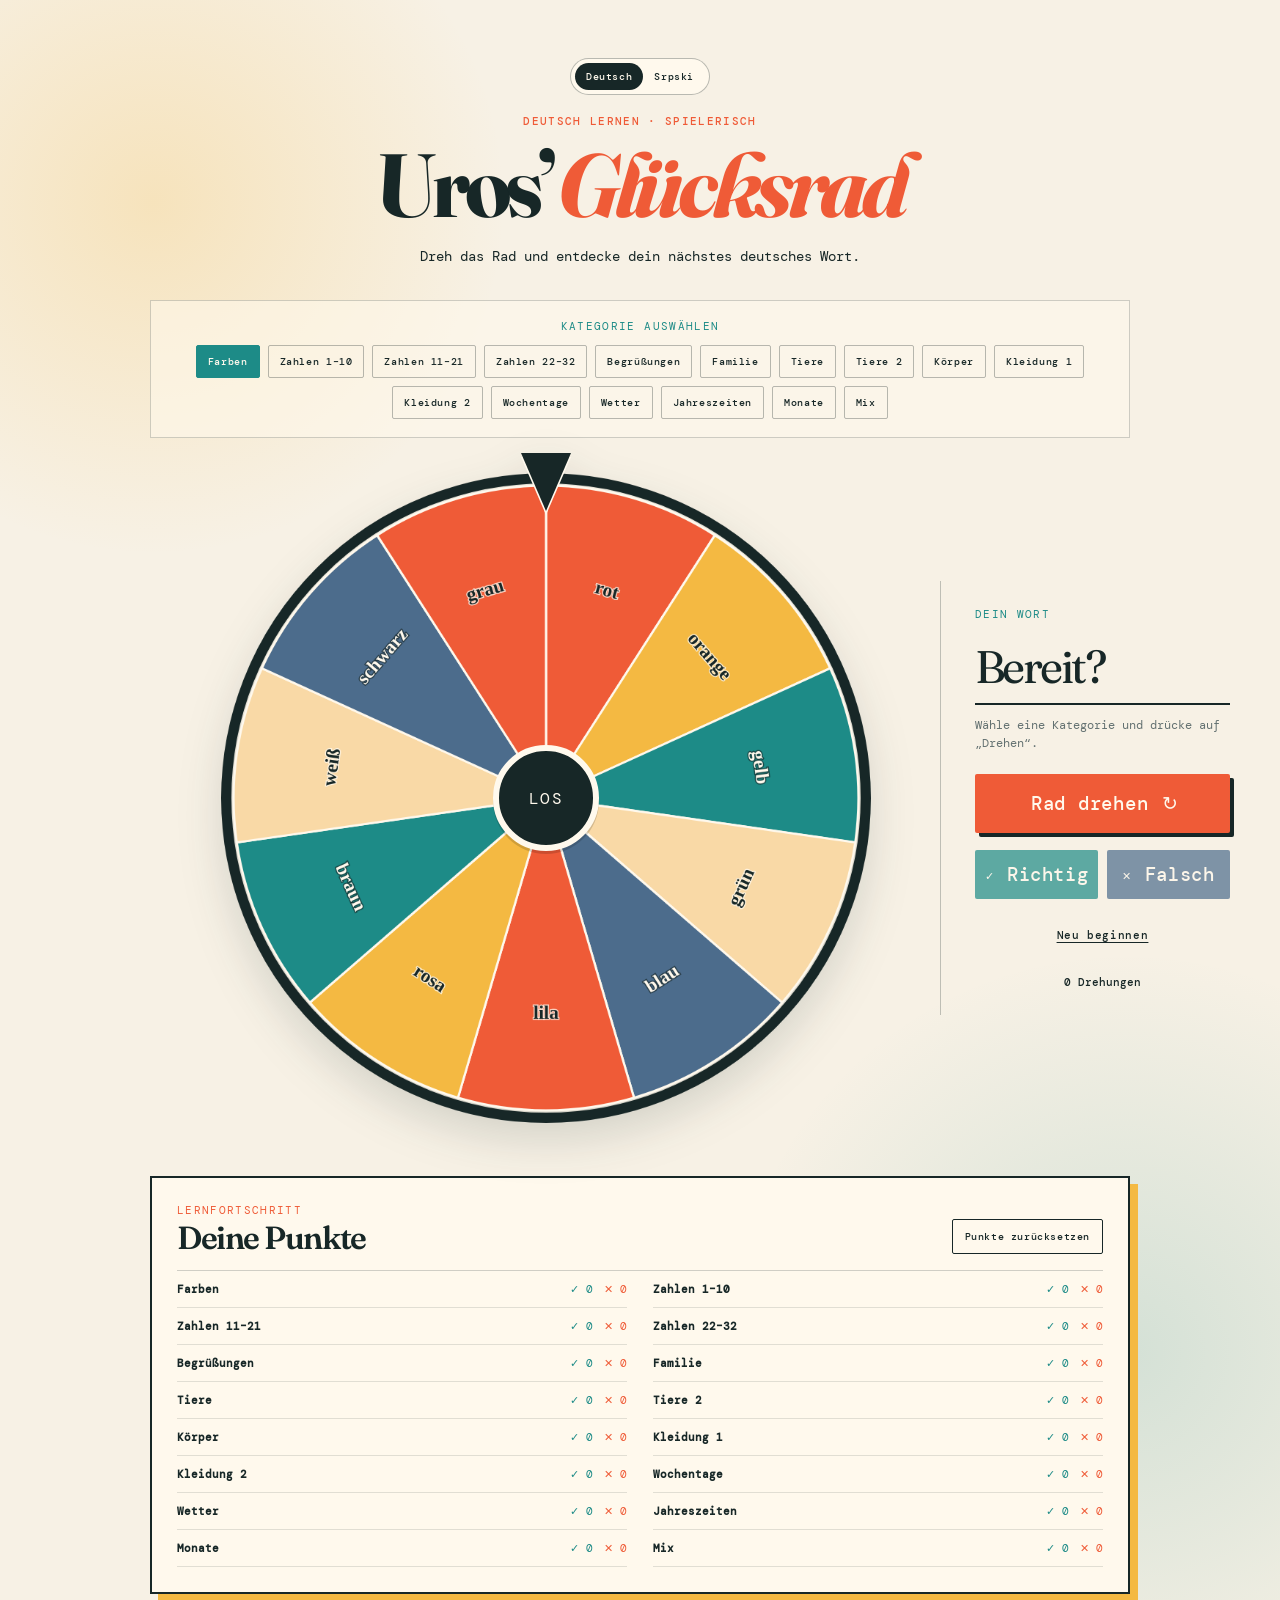
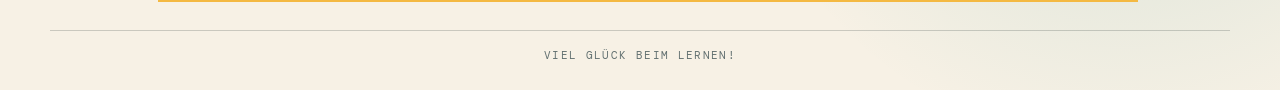
==== index.html @ 0bc866e7 "Add files via upload" ====
<!doctype html>
<html lang="de">
  <head>
    <meta charset="UTF-8" />
    <meta name="viewport" content="width=device-width, initial-scale=1.0" />
    <title>Uros' Glücksrad</title>
    <link rel="preconnect" href="https://fonts.googleapis.com" />
    <link rel="preconnect" href="https://fonts.gstatic.com" crossorigin />
    <link href="https://fonts.googleapis.com/css2?family=DM+Mono:wght@400;500&family=Fraunces:opsz,wght@9..144,600;9..144,700&display=swap" rel="stylesheet" />
    <link rel="stylesheet" href="styles.css" />
  </head>
  <body>
    <main class="page-shell">
      <header>
        <div class="language-switch" aria-label="Sprache auswählen">
          <button type="button" data-language="de" class="is-active">Deutsch</button>
          <button type="button" data-language="sr">Srpski</button>
        </div>
        <p id="eyebrow" class="eyebrow">Deutsch lernen · spielerisch</p>
        <h1 id="headline">Uros’ <em>Glücksrad</em></h1>
        <p id="intro" class="intro">Dreh das Rad und entdecke dein nächstes deutsches Wort.</p>
      </header>

      <section class="category-picker" aria-label="Wortkategorie auswählen">
        <p id="categoryLabel" class="label">Kategorie auswählen</p>
        <div id="categoryButtons" class="category-buttons"></div>
      </section>

      <section class="game" aria-label="Glücksrad mit deutschen Wörtern">
        <div class="wheel-stage">
          <div class="pointer" aria-hidden="true"></div>
          <canvas id="wheel" width="900" height="900" aria-label="Drehbares Glücksrad"></canvas>
          <div class="wheel-center" aria-hidden="true"><span>LOS</span></div>
        </div>

        <aside class="controls">
          <p id="wordLabel" class="label">Dein Wort</p>
          <div class="word-display" aria-live="polite" aria-atomic="true">
            <span id="resultWord">Bereit?</span>
          </div>
          <p id="resultHint" class="result-hint">Wähle eine Kategorie und drücke auf „Drehen“.</p>
          <button id="spinButton" type="button"><span id="spinText">Rad drehen</span> <span aria-hidden="true">↻</span></button>
          <button id="mixButton" type="button" class="mix-button" hidden>Neue Mischung</button>
          <div class="answer-buttons" aria-label="Antwort bewerten">
            <button id="correctButton" type="button" class="correct" disabled>✓ <span id="correctText">Richtig</span></button>
            <button id="wrongButton" type="button" class="wrong" disabled>✕ <span id="wrongText">Falsch</span></button>
          </div>
          <button id="resetButton" type="button" class="reset">Neu beginnen</button>
          <p class="spin-count"><span id="spinCount">0</span> <span id="spinsText">Drehungen</span></p>
        </aside>
      </section>

      <section class="score-card" aria-labelledby="scoreTitle">
        <div class="score-card-head">
          <div>
            <p id="progressLabel" class="label">Lernfortschritt</p>
            <h2 id="scoreTitle">Deine Punkte</h2>
          </div>
          <button id="resetScoresButton" class="score-reset" type="button">Punkte zurücksetzen</button>
        </div>
        <div id="scoreTable" class="score-table" aria-live="polite"></div>
      </section>

      <footer>Viel Glück beim Lernen!</footer>
    </main>
    <script src="vocabulary.js"></script>
    <script src="script.js"></script>
  </body>
</html>
---- styles.css ----
:root {
  --ink: #172727;
  --paper: #f7f1e5;
  --orange: #ef5b37;
  --gold: #f4b942;
  --teal: #1d8b87;
  --cream: #fff9ed;
}

* { box-sizing: border-box; }

body {
  margin: 0;
  min-height: 100vh;
  color: var(--ink);
  font-family: "DM Mono", monospace;
  background:
    radial-gradient(circle at 12% 12%, rgba(244, 185, 66, .25), transparent 22rem),
    radial-gradient(circle at 88% 80%, rgba(29, 139, 135, .16), transparent 25rem),
    var(--paper);
}

.page-shell { width: min(1180px, calc(100% - 48px)); margin: 0 auto; padding: 58px 0 28px; }
header { text-align: center; margin-bottom: 32px; }
.language-switch { display: inline-flex; margin: 0 0 19px; padding: 4px; border: 1px solid rgba(23,39,39,.3); background: var(--cream); border-radius: 999px; }
.language-switch button { width: auto; padding: 7px 11px; color: var(--ink); background: transparent; box-shadow: none; border-radius: 999px; font-size: .64rem; }
.language-switch button:hover, .language-switch button.is-active { color: var(--cream); background: var(--ink); transform: none; box-shadow: none; }
.eyebrow, .label, footer { letter-spacing: .12em; text-transform: uppercase; font-size: .7rem; }
.eyebrow { color: var(--orange); margin: 0 0 14px; font-weight: 500; }
h1 { font-family: Fraunces, Georgia, serif; font-size: clamp(3.2rem, 7vw, 5.8rem); line-height: .95; margin: 0; letter-spacing: -.06em; }
h1 em { color: var(--orange); font-style: italic; }
.intro { max-width: 480px; margin: 18px auto 0; font-size: .85rem; line-height: 1.7; }
.category-picker { max-width: 980px; margin: 0 auto 30px; padding: 18px 20px; border: 1px solid rgba(23,39,39,.2); background: rgba(255,249,237,.55); }
.category-picker .label { margin: 0 0 12px; text-align: center; }
.category-buttons { display: flex; flex-wrap: wrap; justify-content: center; gap: 8px; }
.category-buttons button { width: auto; padding: 9px 11px; color: var(--ink); background: transparent; border: 1px solid rgba(23,39,39,.3); box-shadow: none; font-size: .65rem; }
.category-buttons button:hover:not(:disabled), .category-buttons button.is-active { color: var(--cream); background: var(--teal); border-color: var(--teal); box-shadow: none; transform: none; }

.game { display: grid; grid-template-columns: minmax(0, 1fr) 290px; gap: clamp(25px, 5vw, 70px); align-items: center; justify-content: center; }
.wheel-stage { position: relative; width: min(100%, 660px); aspect-ratio: 1; margin-left: auto; filter: drop-shadow(0 18px 22px rgba(23, 39, 39, .15)); }
canvas { display: block; width: 100%; height: 100%; }
.pointer { position: absolute; z-index: 3; top: -2.3%; left: 50%; transform: translateX(-50%); width: 0; height: 0; border-left: 25px solid transparent; border-right: 25px solid transparent; border-top: 58px solid var(--ink); filter: drop-shadow(0 4px 0 var(--cream)); }
.wheel-center { position: absolute; inset: 42%; z-index: 2; display: grid; place-items: center; border-radius: 50%; color: var(--cream); background: var(--ink); border: 6px solid var(--cream); font-size: clamp(.7rem, 1.5vw, 1rem); letter-spacing: .1em; box-shadow: 0 3px 0 rgba(0,0,0,.15); }

.controls { border-left: 1px solid rgba(23,39,39,.25); padding: 26px 0 26px 34px; }
.label { margin: 0 0 9px; color: var(--teal); }
.word-display { min-height: 75px; display: flex; align-items: center; border-bottom: 2px solid var(--ink); font-family: Fraunces, Georgia, serif; font-size: clamp(2rem, 4vw, 2.85rem); letter-spacing: -.055em; overflow-wrap: anywhere; }
.result-hint { font-size: .73rem; min-height: 30px; line-height: 1.5; color: #637171; margin: 12px 0 22px; }
button { width: 100%; cursor: pointer; border: 0; border-radius: 2px; padding: 17px 18px; color: var(--cream); background: var(--orange); font: 500 .82rem "DM Mono", monospace; letter-spacing: .06em; box-shadow: 4px 4px 0 var(--ink); transition: transform .15s, box-shadow .15s, background .15s; }
button span { font-size: 1.2rem; vertical-align: -1px; margin-left: 5px; }
button:hover:not(:disabled) { transform: translate(2px, 2px); box-shadow: 2px 2px 0 var(--ink); background: #dc4828; }
button:disabled { cursor: wait; opacity: .7; }
.mix-button { margin-top: 12px; padding: 11px; color: var(--ink); background: var(--gold); box-shadow: none; font-size: .68rem; }
.mix-button:hover:not(:disabled) { color: var(--cream); background: var(--teal); box-shadow: none; transform: none; }
.reset { margin-top: 18px; padding: 11px; color: var(--ink); background: transparent; font-size: .68rem; box-shadow: none; text-decoration: underline; text-underline-offset: 3px; }
.reset:hover { transform: none; box-shadow: none; background: rgba(23,39,39,.06); }
.spin-count { margin: 22px 0 0; text-align: center; color: #637171; font-size: .68rem; }
.spin-count span { color: var(--ink); font-weight: 500; }
.answer-buttons { display: grid; grid-template-columns: 1fr 1fr; gap: 9px; margin-top: 17px; }
.answer-buttons button { padding: 12px 7px; font-size: .67rem; box-shadow: none; }
.answer-buttons .correct { background: var(--teal); }
.answer-buttons .wrong { background: #4c6c8c; }
.answer-buttons button:hover:not(:disabled) { transform: none; box-shadow: none; }
.score-card { max-width: 980px; margin: 48px auto 0; padding: 25px; border: 2px solid var(--ink); background: var(--cream); box-shadow: 8px 8px 0 var(--gold); }
.score-card-head { display: flex; align-items: end; justify-content: space-between; gap: 20px; border-bottom: 1px solid rgba(23,39,39,.2); padding-bottom: 16px; }
.score-card .label { margin: 0 0 6px; color: var(--orange); }
h2 { margin: 0; font: 600 2rem/.95 Fraunces, Georgia, serif; letter-spacing: -.045em; }
.score-reset { width: auto; padding: 10px 12px; color: var(--ink); background: transparent; box-shadow: none; border: 1px solid var(--ink); font-size: .62rem; }
.score-reset:hover { color: var(--cream); background: var(--ink); transform: none; box-shadow: none; }
.score-table { display: grid; grid-template-columns: repeat(2, minmax(0, 1fr)); gap: 0 26px; }
.score-row { display: grid; grid-template-columns: 1fr auto auto; align-items: center; gap: 11px; padding: 11px 0; border-bottom: 1px solid rgba(23,39,39,.13); font-size: .68rem; }
.score-row span:nth-child(2) { color: var(--teal); }.score-row span:nth-child(3) { color: var(--orange); }
footer { border-top: 1px solid rgba(23,39,39,.2); margin-top: 36px; padding-top: 17px; text-align: center; color: #637171; }

@media (max-width: 720px) {
  .page-shell { width: min(100% - 32px, 540px); padding-top: 35px; }
  .game { grid-template-columns: 1fr; gap: 18px; }
  .wheel-stage { margin: 0 auto; width: min(100%, 540px); }
  .controls { padding: 10px 0 0; border-left: 0; }
  .word-display { min-height: 60px; }
  .score-card { margin-top: 35px; padding: 19px; box-shadow: 5px 5px 0 var(--gold); }
  .score-card-head { align-items: start; flex-direction: column; }
  .score-table { grid-template-columns: 1fr; }
}
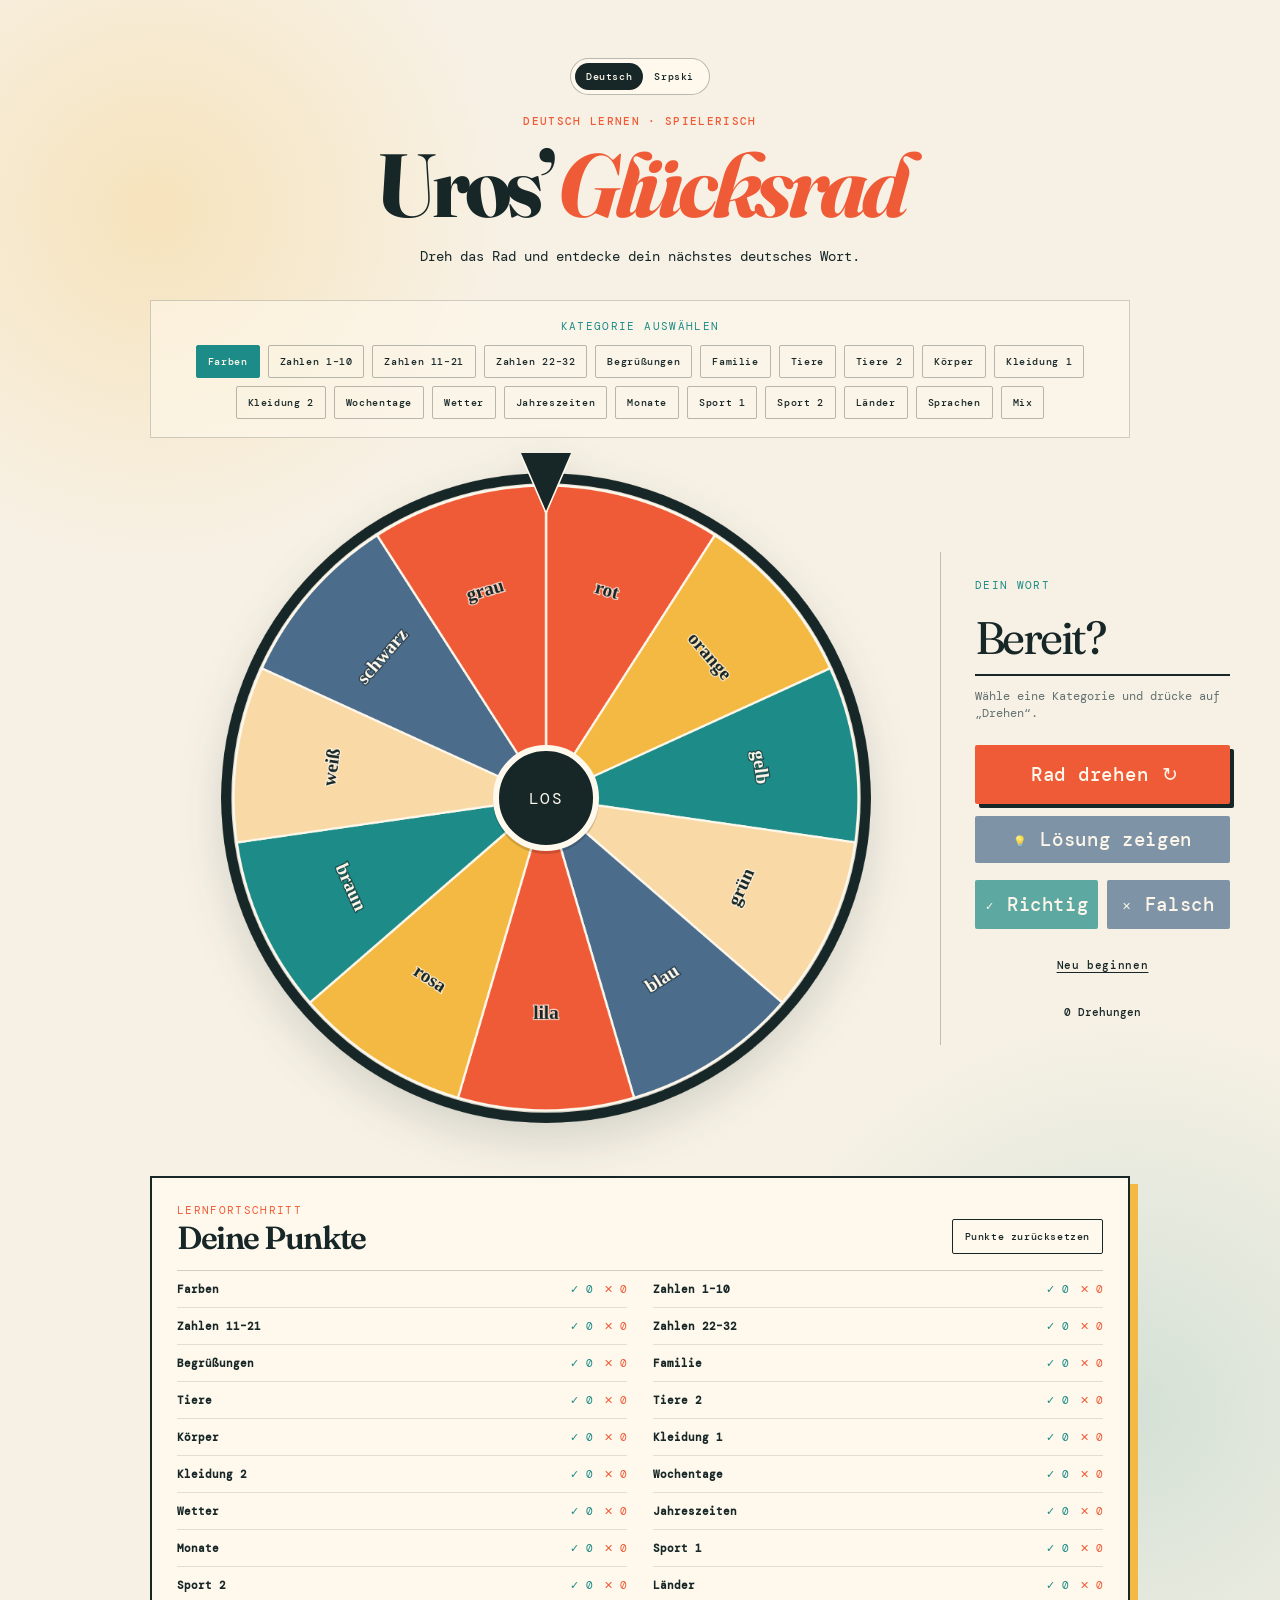
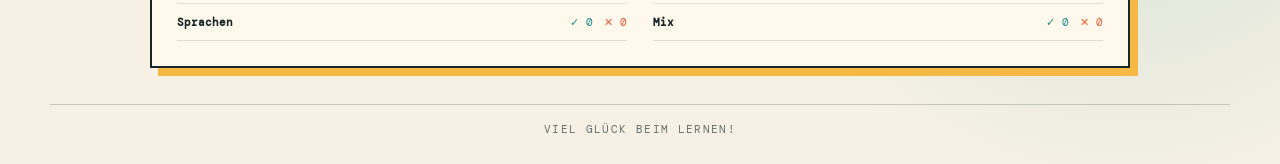
==== commit 0e8715b3: "Add files via upload" ====
--- a/index.html
+++ b/index.html
@@ -27,7 +27,7 @@
       </section>
 
       <section class="game" aria-label="Glücksrad mit deutschen Wörtern">
-        <div class="wheel-stage">
+        <div class="wheel-stage" id="wheelStage">
           <div class="pointer" aria-hidden="true"></div>
           <canvas id="wheel" width="900" height="900" aria-label="Drehbares Glücksrad"></canvas>
           <div class="wheel-center" aria-hidden="true"><span>LOS</span></div>
@@ -41,6 +41,7 @@
           <p id="resultHint" class="result-hint">Wähle eine Kategorie und drücke auf „Drehen“.</p>
           <button id="spinButton" type="button"><span id="spinText">Rad drehen</span> <span aria-hidden="true">↻</span></button>
           <button id="mixButton" type="button" class="mix-button" hidden>Neue Mischung</button>
+          <button id="answerButton" type="button" class="answer-reveal" disabled>💡 <span id="answerText">Lösung zeigen</span></button>
           <div class="answer-buttons" aria-label="Antwort bewerten">
             <button id="correctButton" type="button" class="correct" disabled>✓ <span id="correctText">Richtig</span></button>
             <button id="wrongButton" type="button" class="wrong" disabled>✕ <span id="wrongText">Falsch</span></button>
@@ -63,6 +64,13 @@
 
       <footer>Viel Glück beim Lernen!</footer>
     </main>
+    <div id="answerModal" class="answer-modal" role="dialog" aria-modal="true" aria-labelledby="answerModalTitle" hidden>
+      <div class="answer-modal-card">
+        <button id="closeAnswerModal" class="modal-close" type="button" aria-label="Close">×</button>
+        <p id="answerModalLabel" class="label">Die richtige Antwort</p>
+        <h2 id="answerModalTitle"></h2>
+      </div>
+    </div>
     <script src="vocabulary.js"></script>
     <script src="script.js"></script>
   </body>
--- a/styles.css
+++ b/styles.css
@@ -37,7 +37,7 @@
 .category-buttons button:hover:not(:disabled), .category-buttons button.is-active { color: var(--cream); background: var(--teal); border-color: var(--teal); box-shadow: none; transform: none; }
 
 .game { display: grid; grid-template-columns: minmax(0, 1fr) 290px; gap: clamp(25px, 5vw, 70px); align-items: center; justify-content: center; }
-.wheel-stage { position: relative; width: min(100%, 660px); aspect-ratio: 1; margin-left: auto; filter: drop-shadow(0 18px 22px rgba(23, 39, 39, .15)); }
+.wheel-stage { position: relative; width: min(100%, 660px); aspect-ratio: 1; margin-left: auto; cursor: pointer; filter: drop-shadow(0 18px 22px rgba(23, 39, 39, .15)); }
 canvas { display: block; width: 100%; height: 100%; }
 .pointer { position: absolute; z-index: 3; top: -2.3%; left: 50%; transform: translateX(-50%); width: 0; height: 0; border-left: 25px solid transparent; border-right: 25px solid transparent; border-top: 58px solid var(--ink); filter: drop-shadow(0 4px 0 var(--cream)); }
 .wheel-center { position: absolute; inset: 42%; z-index: 2; display: grid; place-items: center; border-radius: 50%; color: var(--cream); background: var(--ink); border: 6px solid var(--cream); font-size: clamp(.7rem, 1.5vw, 1rem); letter-spacing: .1em; box-shadow: 0 3px 0 rgba(0,0,0,.15); }
@@ -52,6 +52,8 @@
 button:disabled { cursor: wait; opacity: .7; }
 .mix-button { margin-top: 12px; padding: 11px; color: var(--ink); background: var(--gold); box-shadow: none; font-size: .68rem; }
 .mix-button:hover:not(:disabled) { color: var(--cream); background: var(--teal); box-shadow: none; transform: none; }
+.answer-reveal { margin-top: 12px; padding: 11px; color: var(--cream); background: #4c6c8c; box-shadow: none; font-size: .68rem; }
+.answer-reveal:hover:not(:disabled) { background: var(--teal); box-shadow: none; transform: none; }
 .reset { margin-top: 18px; padding: 11px; color: var(--ink); background: transparent; font-size: .68rem; box-shadow: none; text-decoration: underline; text-underline-offset: 3px; }
 .reset:hover { transform: none; box-shadow: none; background: rgba(23,39,39,.06); }
 .spin-count { margin: 22px 0 0; text-align: center; color: #637171; font-size: .68rem; }
@@ -71,6 +73,13 @@
 .score-row { display: grid; grid-template-columns: 1fr auto auto; align-items: center; gap: 11px; padding: 11px 0; border-bottom: 1px solid rgba(23,39,39,.13); font-size: .68rem; }
 .score-row span:nth-child(2) { color: var(--teal); }.score-row span:nth-child(3) { color: var(--orange); }
 footer { border-top: 1px solid rgba(23,39,39,.2); margin-top: 36px; padding-top: 17px; text-align: center; color: #637171; }
+.answer-modal[hidden] { display: none; }
+.answer-modal { position: fixed; z-index: 10; inset: 0; display: grid; place-items: center; padding: 24px; background: rgba(23,39,39,.6); }
+.answer-modal-card { position: relative; width: min(100%, 410px); padding: 38px 34px 34px; text-align: center; color: var(--ink); background: var(--cream); border: 3px solid var(--ink); box-shadow: 10px 10px 0 var(--gold); }
+.answer-modal-card .label { margin-bottom: 12px; color: var(--orange); }
+.answer-modal-card h2 { font-size: clamp(2rem, 8vw, 3rem); overflow-wrap: anywhere; }
+.modal-close { position: absolute; top: 10px; right: 10px; width: 34px; padding: 2px 0 5px; color: var(--ink); background: transparent; box-shadow: none; font-size: 1.6rem; line-height: 1; }
+.modal-close:hover { color: var(--cream); background: var(--ink); box-shadow: none; transform: none; }
 
 @media (max-width: 720px) {
   .page-shell { width: min(100% - 32px, 540px); padding-top: 35px; }
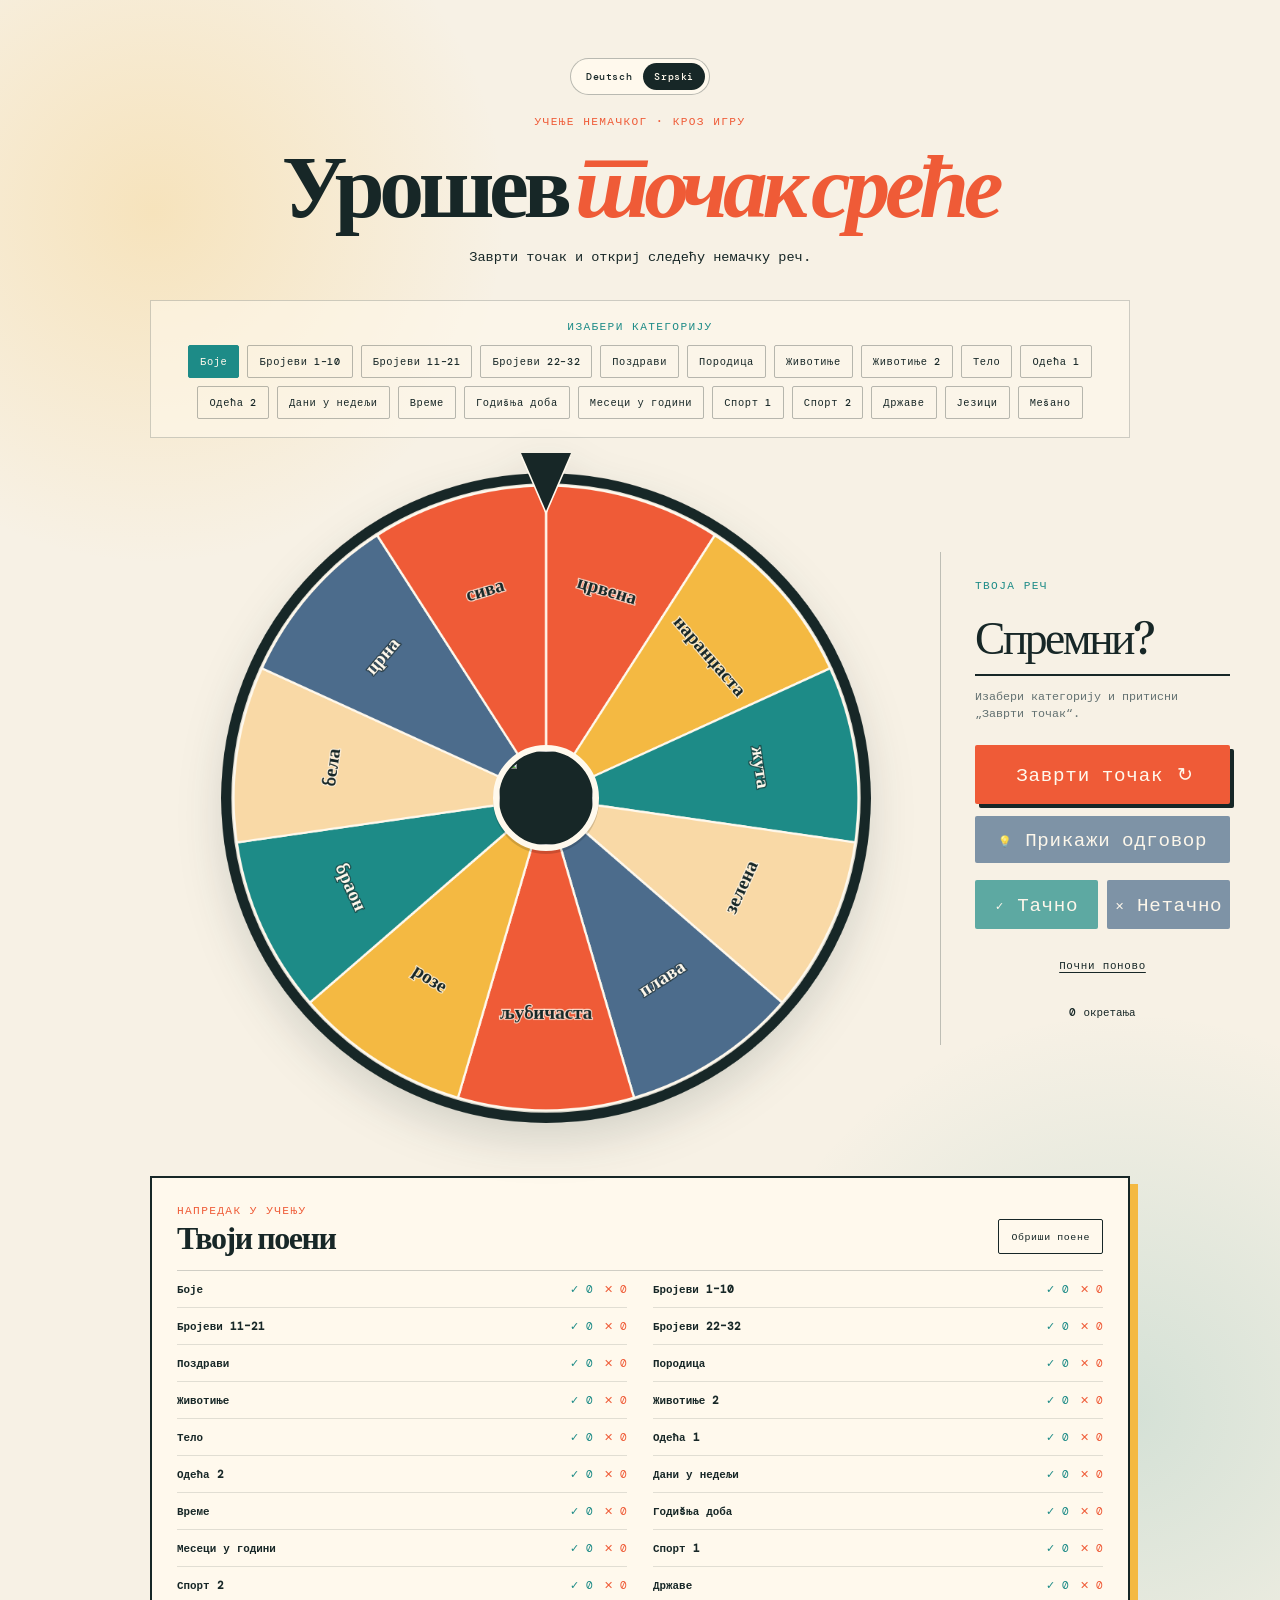
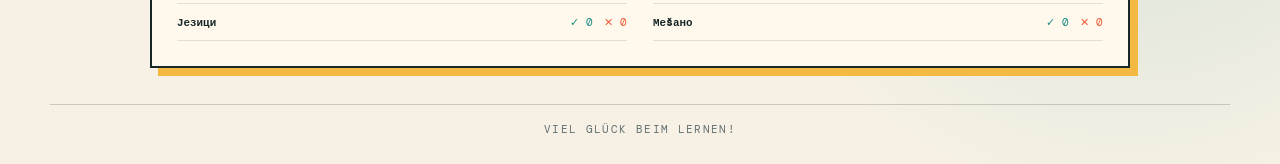
==== commit b6b1e4eb: "Add files via upload" ====
--- a/index.html
+++ b/index.html
@@ -1,9 +1,9 @@
 <!doctype html>
-<html lang="de">
+<html lang="sr">
   <head>
     <meta charset="UTF-8" />
     <meta name="viewport" content="width=device-width, initial-scale=1.0" />
-    <title>Uros' Glücksrad</title>
+    <title>Урошев точак среће</title>
     <link rel="preconnect" href="https://fonts.googleapis.com" />
     <link rel="preconnect" href="https://fonts.gstatic.com" crossorigin />
     <link href="https://fonts.googleapis.com/css2?family=DM+Mono:wght@400;500&family=Fraunces:opsz,wght@9..144,600;9..144,700&display=swap" rel="stylesheet" />
@@ -12,17 +12,17 @@
   <body>
     <main class="page-shell">
       <header>
-        <div class="language-switch" aria-label="Sprache auswählen">
-          <button type="button" data-language="de" class="is-active">Deutsch</button>
-          <button type="button" data-language="sr">Srpski</button>
+        <div class="language-switch" aria-label="Изабери језик">
+          <button type="button" data-language="de">Deutsch</button>
+          <button type="button" data-language="sr" class="is-active">Srpski</button>
         </div>
-        <p id="eyebrow" class="eyebrow">Deutsch lernen · spielerisch</p>
-        <h1 id="headline">Uros’ <em>Glücksrad</em></h1>
-        <p id="intro" class="intro">Dreh das Rad und entdecke dein nächstes deutsches Wort.</p>
+        <p id="eyebrow" class="eyebrow">Учење немачког · кроз игру</p>
+        <h1 id="headline">Урошев <em>точак среће</em></h1>
+        <p id="intro" class="intro">Заврти точак и откриј следећу немачку реч.</p>
       </header>
 
-      <section class="category-picker" aria-label="Wortkategorie auswählen">
-        <p id="categoryLabel" class="label">Kategorie auswählen</p>
+      <section class="category-picker" aria-label="Изабери категорију">
+        <p id="categoryLabel" class="label">Изабери категорију</p>
         <div id="categoryButtons" class="category-buttons"></div>
       </section>
 
@@ -30,16 +30,16 @@
         <div class="wheel-stage" id="wheelStage">
           <div class="pointer" aria-hidden="true"></div>
           <canvas id="wheel" width="900" height="900" aria-label="Drehbares Glücksrad"></canvas>
-          <div class="wheel-center" aria-hidden="true"><span>LOS</span></div>
+          <div class="wheel-center" aria-hidden="true"><img src="assets/uros-wheel-center.png" alt="" /></div>
         </div>
 
         <aside class="controls">
-          <p id="wordLabel" class="label">Dein Wort</p>
+          <p id="wordLabel" class="label">Твоја реч</p>
           <div class="word-display" aria-live="polite" aria-atomic="true">
-            <span id="resultWord">Bereit?</span>
+            <span id="resultWord">Спремни?</span>
           </div>
-          <p id="resultHint" class="result-hint">Wähle eine Kategorie und drücke auf „Drehen“.</p>
-          <button id="spinButton" type="button"><span id="spinText">Rad drehen</span> <span aria-hidden="true">↻</span></button>
+          <p id="resultHint" class="result-hint">Изабери категорију и притисни „Заврти точак“.</p>
+          <button id="spinButton" type="button"><span id="spinText">Заврти точак</span> <span aria-hidden="true">↻</span></button>
           <button id="mixButton" type="button" class="mix-button" hidden>Neue Mischung</button>
           <button id="answerButton" type="button" class="answer-reveal" disabled>💡 <span id="answerText">Lösung zeigen</span></button>
           <div class="answer-buttons" aria-label="Antwort bewerten">
--- a/styles.css
+++ b/styles.css
@@ -40,7 +40,8 @@
 .wheel-stage { position: relative; width: min(100%, 660px); aspect-ratio: 1; margin-left: auto; cursor: pointer; filter: drop-shadow(0 18px 22px rgba(23, 39, 39, .15)); }
 canvas { display: block; width: 100%; height: 100%; }
 .pointer { position: absolute; z-index: 3; top: -2.3%; left: 50%; transform: translateX(-50%); width: 0; height: 0; border-left: 25px solid transparent; border-right: 25px solid transparent; border-top: 58px solid var(--ink); filter: drop-shadow(0 4px 0 var(--cream)); }
-.wheel-center { position: absolute; inset: 42%; z-index: 2; display: grid; place-items: center; border-radius: 50%; color: var(--cream); background: var(--ink); border: 6px solid var(--cream); font-size: clamp(.7rem, 1.5vw, 1rem); letter-spacing: .1em; box-shadow: 0 3px 0 rgba(0,0,0,.15); }
+.wheel-center { position: absolute; inset: 42%; z-index: 2; overflow: hidden; border-radius: 50%; border: 6px solid var(--cream); background: var(--ink); box-shadow: 0 3px 0 rgba(0,0,0,.15); }
+.wheel-center img { width: 100%; height: 100%; object-fit: cover; object-position: 50% 28%; }
 
 .controls { border-left: 1px solid rgba(23,39,39,.25); padding: 26px 0 26px 34px; }
 .label { margin: 0 0 9px; color: var(--teal); }
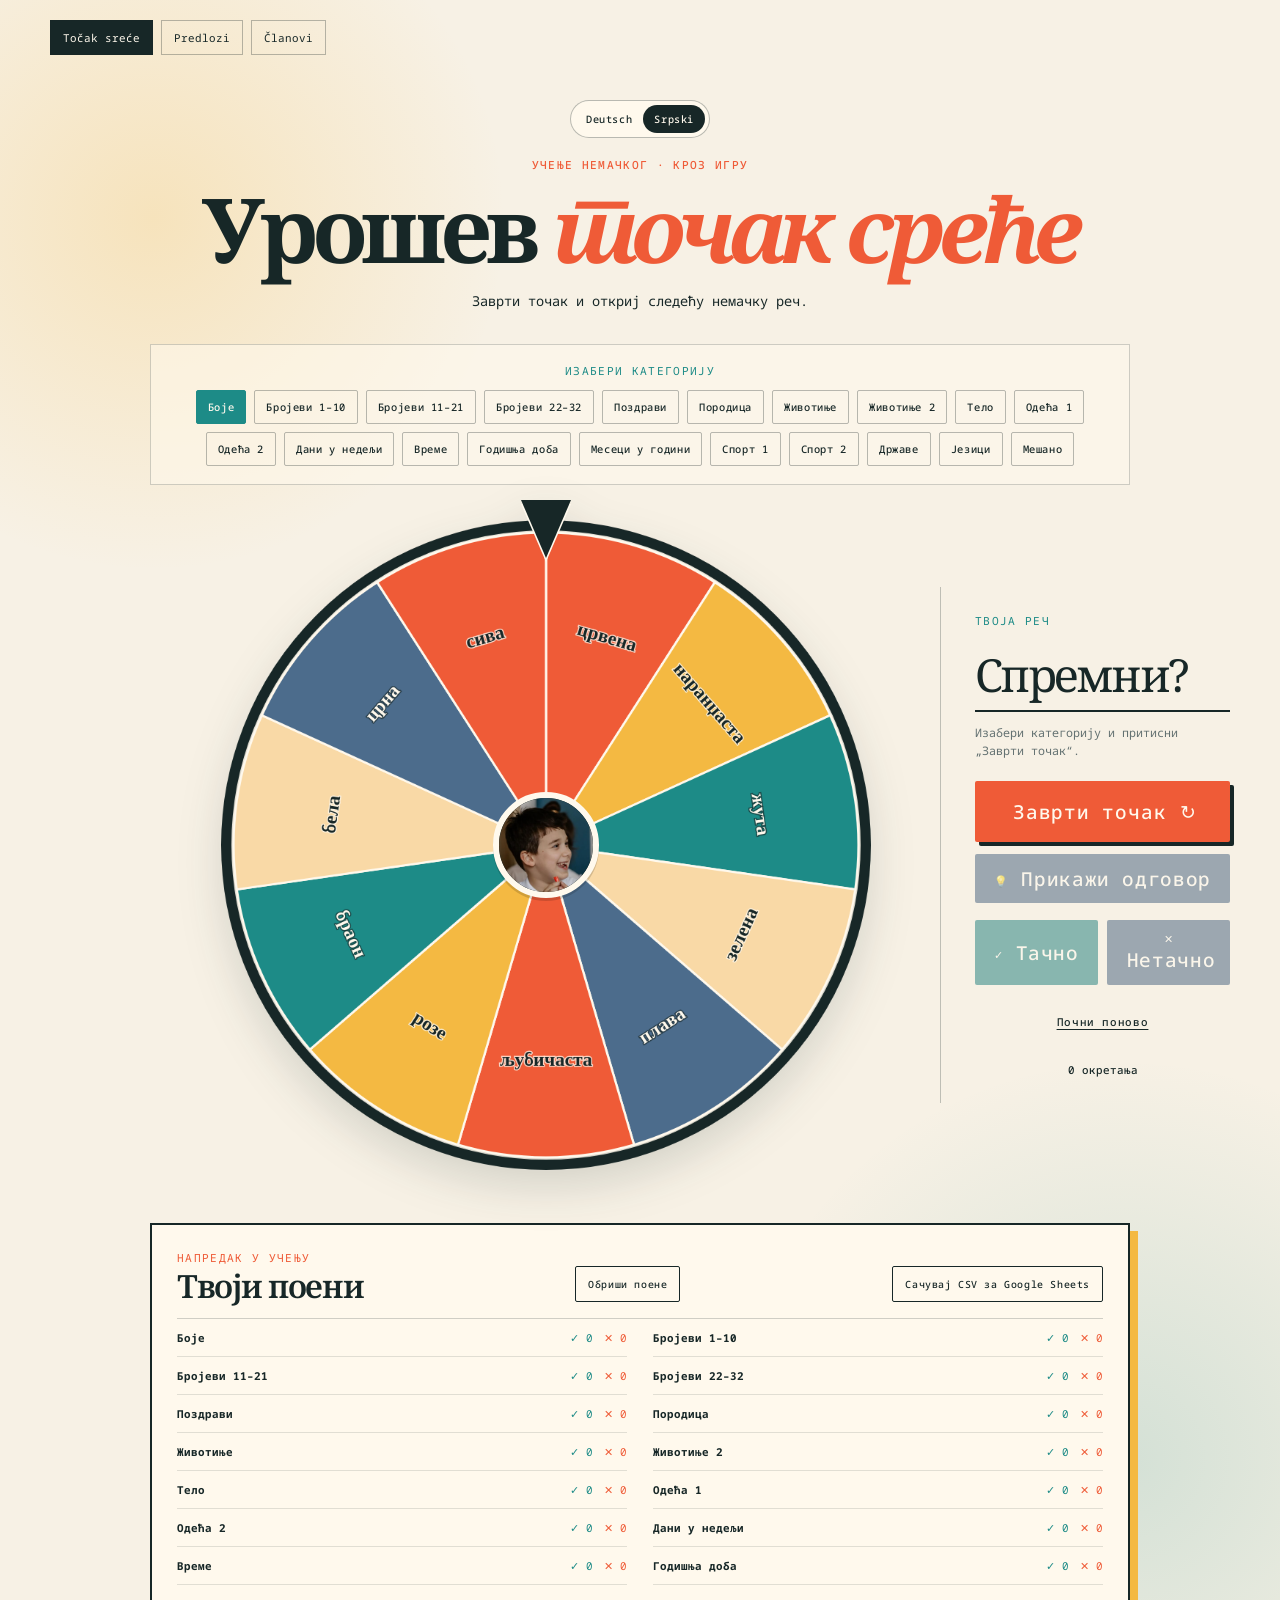
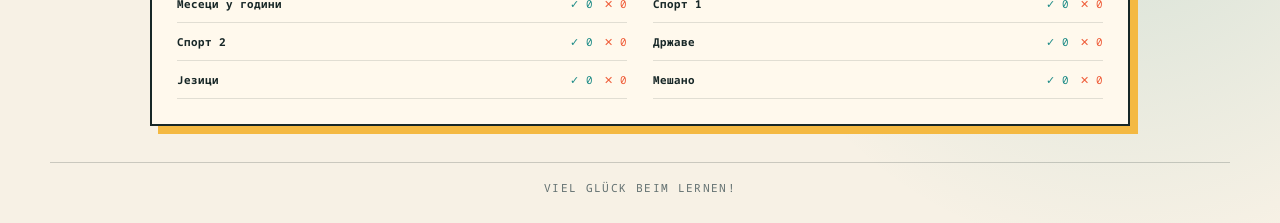
==== commit cd133b4b: "Add files via upload" ====
--- a/index.html
+++ b/index.html
@@ -6,12 +6,17 @@
     <title>Урошев точак среће</title>
     <link rel="preconnect" href="https://fonts.googleapis.com" />
     <link rel="preconnect" href="https://fonts.gstatic.com" crossorigin />
-    <link href="https://fonts.googleapis.com/css2?family=DM+Mono:wght@400;500&family=Fraunces:opsz,wght@9..144,600;9..144,700&display=swap" rel="stylesheet" />
+    <link href="https://fonts.googleapis.com/css2?family=Noto+Sans+Mono:wght@400;500&family=Noto+Serif:ital,wght@0,600;0,700;1,600;1,700&display=swap" rel="stylesheet" />
     <link rel="stylesheet" href="styles.css" />
   </head>
   <body>
     <main class="page-shell">
       <header>
+        <nav class="app-nav" aria-label="Glavni meni">
+          <a href="index.html" class="is-active">Točak sreće</a>
+          <a href="prepositions.html">Predlozi</a>
+          <a href="articles.html">Članovi</a>
+        </nav>
         <div class="language-switch" aria-label="Изабери језик">
           <button type="button" data-language="de">Deutsch</button>
           <button type="button" data-language="sr" class="is-active">Srpski</button>
@@ -41,10 +46,10 @@
           <p id="resultHint" class="result-hint">Изабери категорију и притисни „Заврти точак“.</p>
           <button id="spinButton" type="button"><span id="spinText">Заврти точак</span> <span aria-hidden="true">↻</span></button>
           <button id="mixButton" type="button" class="mix-button" hidden>Neue Mischung</button>
-          <button id="answerButton" type="button" class="answer-reveal" disabled>💡 <span id="answerText">Lösung zeigen</span></button>
+          <button id="answerButton" type="button" class="answer-reveal is-disabled" aria-disabled="true">💡 <span id="answerText">Lösung zeigen</span></button>
           <div class="answer-buttons" aria-label="Antwort bewerten">
-            <button id="correctButton" type="button" class="correct" disabled>✓ <span id="correctText">Richtig</span></button>
-            <button id="wrongButton" type="button" class="wrong" disabled>✕ <span id="wrongText">Falsch</span></button>
+            <button id="correctButton" type="button" class="correct is-disabled" aria-disabled="true">✓ <span id="correctText">Richtig</span></button>
+            <button id="wrongButton" type="button" class="wrong is-disabled" aria-disabled="true">✕ <span id="wrongText">Falsch</span></button>
           </div>
           <button id="resetButton" type="button" class="reset">Neu beginnen</button>
           <p class="spin-count"><span id="spinCount">0</span> <span id="spinsText">Drehungen</span></p>
@@ -58,6 +63,7 @@
             <h2 id="scoreTitle">Deine Punkte</h2>
           </div>
           <button id="resetScoresButton" class="score-reset" type="button">Punkte zurücksetzen</button>
+          <button id="exportScoresButton" class="score-export" type="button">Сачувај CSV</button>
         </div>
         <div id="scoreTable" class="score-table" aria-live="polite"></div>
       </section>
@@ -71,7 +77,12 @@
         <h2 id="answerModalTitle"></h2>
       </div>
     </div>
-    <script src="vocabulary.js"></script>
-    <script src="script.js"></script>
+    <div id="validationModal" class="answer-modal" role="alertdialog" aria-modal="true" aria-live="assertive" hidden>
+      <div class="answer-modal-card validation-card">
+        <p id="validationMessage"></p>
+      </div>
+    </div>
+    <script src="vocabulary.js?v=9"></script>
+    <script src="script.js?v=9"></script>
   </body>
 </html>
--- a/styles.css
+++ b/styles.css
@@ -13,21 +13,24 @@
   margin: 0;
   min-height: 100vh;
   color: var(--ink);
-  font-family: "DM Mono", monospace;
+  font-family: "Noto Sans Mono", monospace;
   background:
     radial-gradient(circle at 12% 12%, rgba(244, 185, 66, .25), transparent 22rem),
     radial-gradient(circle at 88% 80%, rgba(29, 139, 135, .16), transparent 25rem),
     var(--paper);
 }
 
-.page-shell { width: min(1180px, calc(100% - 48px)); margin: 0 auto; padding: 58px 0 28px; }
-header { text-align: center; margin-bottom: 32px; }
+.page-shell { position: relative; width: min(1180px, calc(100% - 48px)); margin: 0 auto; padding: 58px 0 28px; }
+header { padding-top: 42px; text-align: center; margin-bottom: 32px; }
+.app-nav { position: absolute; top: 20px; left: 0; display: flex; gap: 8px; }
+.app-nav a { padding: 9px 12px; color: var(--ink); border: 1px solid rgba(23,39,39,.3); font-size: .68rem; text-decoration: none; }
+.app-nav a:hover, .app-nav a.is-active { color: var(--cream); background: var(--ink); }
 .language-switch { display: inline-flex; margin: 0 0 19px; padding: 4px; border: 1px solid rgba(23,39,39,.3); background: var(--cream); border-radius: 999px; }
 .language-switch button { width: auto; padding: 7px 11px; color: var(--ink); background: transparent; box-shadow: none; border-radius: 999px; font-size: .64rem; }
 .language-switch button:hover, .language-switch button.is-active { color: var(--cream); background: var(--ink); transform: none; box-shadow: none; }
 .eyebrow, .label, footer { letter-spacing: .12em; text-transform: uppercase; font-size: .7rem; }
 .eyebrow { color: var(--orange); margin: 0 0 14px; font-weight: 500; }
-h1 { font-family: Fraunces, Georgia, serif; font-size: clamp(3.2rem, 7vw, 5.8rem); line-height: .95; margin: 0; letter-spacing: -.06em; }
+h1 { font-family: "Noto Serif", Georgia, serif; font-size: clamp(3.2rem, 7vw, 5.8rem); line-height: .95; margin: 0; letter-spacing: -.06em; }
 h1 em { color: var(--orange); font-style: italic; }
 .intro { max-width: 480px; margin: 18px auto 0; font-size: .85rem; line-height: 1.7; }
 .category-picker { max-width: 980px; margin: 0 auto 30px; padding: 18px 20px; border: 1px solid rgba(23,39,39,.2); background: rgba(255,249,237,.55); }
@@ -45,9 +48,9 @@
 
 .controls { border-left: 1px solid rgba(23,39,39,.25); padding: 26px 0 26px 34px; }
 .label { margin: 0 0 9px; color: var(--teal); }
-.word-display { min-height: 75px; display: flex; align-items: center; border-bottom: 2px solid var(--ink); font-family: Fraunces, Georgia, serif; font-size: clamp(2rem, 4vw, 2.85rem); letter-spacing: -.055em; overflow-wrap: anywhere; }
+.word-display { min-height: 75px; display: flex; align-items: center; border-bottom: 2px solid var(--ink); font-family: "Noto Serif", Georgia, serif; font-size: clamp(2rem, 4vw, 2.85rem); letter-spacing: -.055em; overflow-wrap: anywhere; }
 .result-hint { font-size: .73rem; min-height: 30px; line-height: 1.5; color: #637171; margin: 12px 0 22px; }
-button { width: 100%; cursor: pointer; border: 0; border-radius: 2px; padding: 17px 18px; color: var(--cream); background: var(--orange); font: 500 .82rem "DM Mono", monospace; letter-spacing: .06em; box-shadow: 4px 4px 0 var(--ink); transition: transform .15s, box-shadow .15s, background .15s; }
+button { width: 100%; cursor: pointer; border: 0; border-radius: 2px; padding: 17px 18px; color: var(--cream); background: var(--orange); font: 500 .82rem "Noto Sans Mono", monospace; letter-spacing: .06em; box-shadow: 4px 4px 0 var(--ink); transition: transform .15s, box-shadow .15s, background .15s; }
 button span { font-size: 1.2rem; vertical-align: -1px; margin-left: 5px; }
 button:hover:not(:disabled) { transform: translate(2px, 2px); box-shadow: 2px 2px 0 var(--ink); background: #dc4828; }
 button:disabled { cursor: wait; opacity: .7; }
@@ -55,6 +58,8 @@
 .mix-button:hover:not(:disabled) { color: var(--cream); background: var(--teal); box-shadow: none; transform: none; }
 .answer-reveal { margin-top: 12px; padding: 11px; color: var(--cream); background: #4c6c8c; box-shadow: none; font-size: .68rem; }
 .answer-reveal:hover:not(:disabled) { background: var(--teal); box-shadow: none; transform: none; }
+.answer-reveal.is-disabled { cursor: not-allowed; opacity: .55; filter: grayscale(.2); }
+.answer-reveal.is-disabled:hover { background: #4c6c8c; box-shadow: none; transform: none; }
 .reset { margin-top: 18px; padding: 11px; color: var(--ink); background: transparent; font-size: .68rem; box-shadow: none; text-decoration: underline; text-underline-offset: 3px; }
 .reset:hover { transform: none; box-shadow: none; background: rgba(23,39,39,.06); }
 .spin-count { margin: 22px 0 0; text-align: center; color: #637171; font-size: .68rem; }
@@ -64,12 +69,14 @@
 .answer-buttons .correct { background: var(--teal); }
 .answer-buttons .wrong { background: #4c6c8c; }
 .answer-buttons button:hover:not(:disabled) { transform: none; box-shadow: none; }
+.answer-buttons button.is-disabled { cursor: not-allowed; opacity: .55; filter: grayscale(.2); }
+.answer-buttons button.is-disabled:hover { transform: none; box-shadow: none; }
 .score-card { max-width: 980px; margin: 48px auto 0; padding: 25px; border: 2px solid var(--ink); background: var(--cream); box-shadow: 8px 8px 0 var(--gold); }
 .score-card-head { display: flex; align-items: end; justify-content: space-between; gap: 20px; border-bottom: 1px solid rgba(23,39,39,.2); padding-bottom: 16px; }
 .score-card .label { margin: 0 0 6px; color: var(--orange); }
-h2 { margin: 0; font: 600 2rem/.95 Fraunces, Georgia, serif; letter-spacing: -.045em; }
-.score-reset { width: auto; padding: 10px 12px; color: var(--ink); background: transparent; box-shadow: none; border: 1px solid var(--ink); font-size: .62rem; }
-.score-reset:hover { color: var(--cream); background: var(--ink); transform: none; box-shadow: none; }
+h2 { margin: 0; font: 600 2rem/.95 "Noto Serif", Georgia, serif; letter-spacing: -.045em; }
+.score-reset, .score-export { width: auto; padding: 10px 12px; color: var(--ink); background: transparent; box-shadow: none; border: 1px solid var(--ink); font-size: .62rem; }
+.score-reset:hover, .score-export:hover { color: var(--cream); background: var(--ink); transform: none; box-shadow: none; }
 .score-table { display: grid; grid-template-columns: repeat(2, minmax(0, 1fr)); gap: 0 26px; }
 .score-row { display: grid; grid-template-columns: 1fr auto auto; align-items: center; gap: 11px; padding: 11px 0; border-bottom: 1px solid rgba(23,39,39,.13); font-size: .68rem; }
 .score-row span:nth-child(2) { color: var(--teal); }.score-row span:nth-child(3) { color: var(--orange); }
@@ -81,9 +88,24 @@
 .answer-modal-card h2 { font-size: clamp(2rem, 8vw, 3rem); overflow-wrap: anywhere; }
 .modal-close { position: absolute; top: 10px; right: 10px; width: 34px; padding: 2px 0 5px; color: var(--ink); background: transparent; box-shadow: none; font-size: 1.6rem; line-height: 1; }
 .modal-close:hover { color: var(--cream); background: var(--ink); box-shadow: none; transform: none; }
+.validation-card { padding: 34px; }
+.validation-card p { margin: 0; font: 600 1.15rem/1.55 "Noto Serif", Georgia, serif; }
+.practice-page { max-width: 900px; }
+.preposition-game { padding: clamp(26px, 6vw, 58px); text-align: center; border: 2px solid var(--ink); background: var(--cream); box-shadow: 8px 8px 0 var(--gold); }
+.preposition-prompt { margin: 0; font: 600 clamp(2rem, 5vw, 3.8rem)/1.2 "Noto Serif", Georgia, serif; letter-spacing: -.04em; }
+.preposition-options { display: grid; grid-template-columns: repeat(2, minmax(0, 1fr)); gap: 12px; max-width: 600px; margin: 34px auto 0; }
+.article-options { grid-template-columns: repeat(3, minmax(0, 1fr)); }
+.preposition-options button { background: var(--teal); box-shadow: none; font-size: 1rem; }
+.preposition-options button.is-correct { background: #24764f; }
+.preposition-options button.is-wrong { background: #b63e32; }
+.preposition-options button:disabled { cursor: default; opacity: 1; }
+.preposition-feedback { min-height: 28px; margin: 25px 0 0; color: #637171; font-size: .82rem; }
+.preposition-score { display: flex; justify-content: space-between; align-items: end; gap: 20px; margin-top: 40px; padding: 24px; border: 1px solid rgba(23,39,39,.25); background: rgba(255,249,237,.55); }
+.preposition-score .label { margin-bottom: 10px; }.preposition-score p { margin: 6px 0; font-size: .78rem; }.preposition-score strong { color: var(--teal); font-size: 1.2rem; }
 
 @media (max-width: 720px) {
   .page-shell { width: min(100% - 32px, 540px); padding-top: 35px; }
+  header { padding-top: 48px; }
   .game { grid-template-columns: 1fr; gap: 18px; }
   .wheel-stage { margin: 0 auto; width: min(100%, 540px); }
   .controls { padding: 10px 0 0; border-left: 0; }
@@ -91,4 +113,6 @@
   .score-card { margin-top: 35px; padding: 19px; box-shadow: 5px 5px 0 var(--gold); }
   .score-card-head { align-items: start; flex-direction: column; }
   .score-table { grid-template-columns: 1fr; }
+  .preposition-options { grid-template-columns: 1fr; }
+  .preposition-score { align-items: stretch; flex-direction: column; }
 }
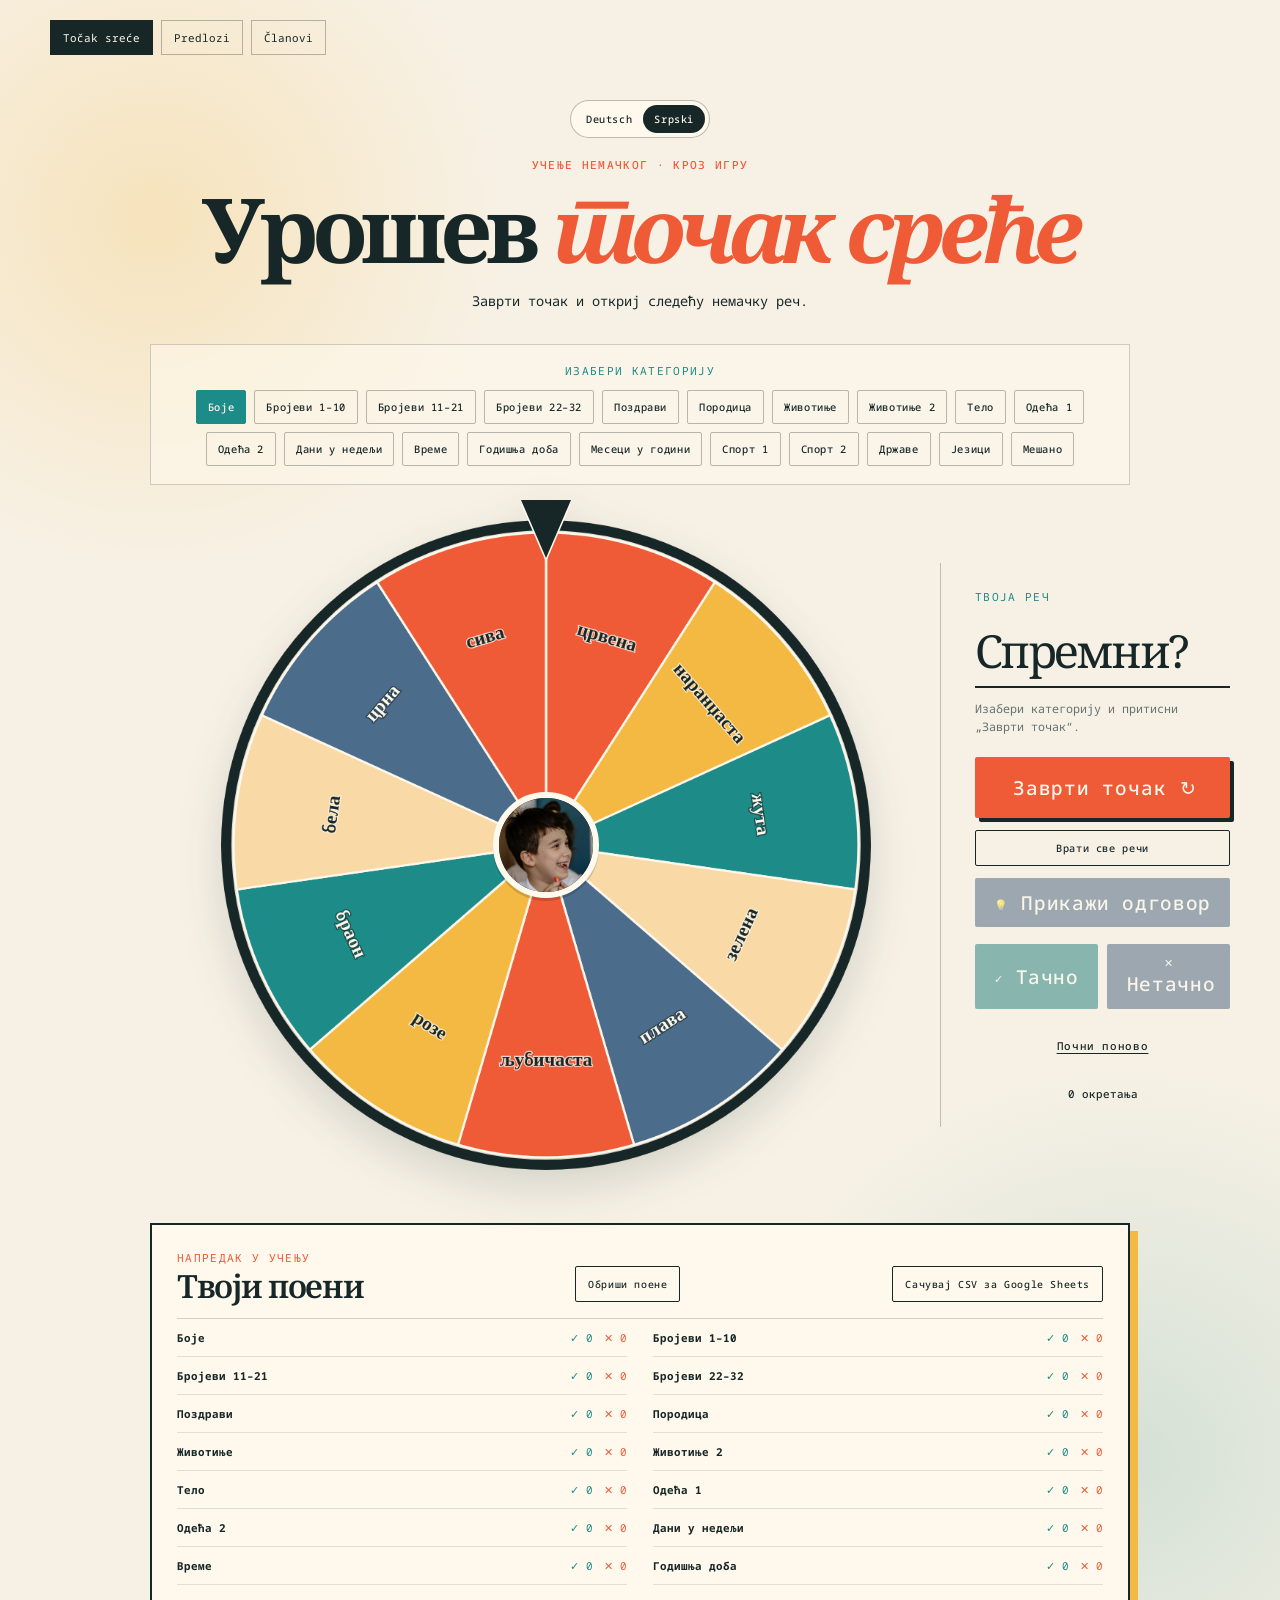
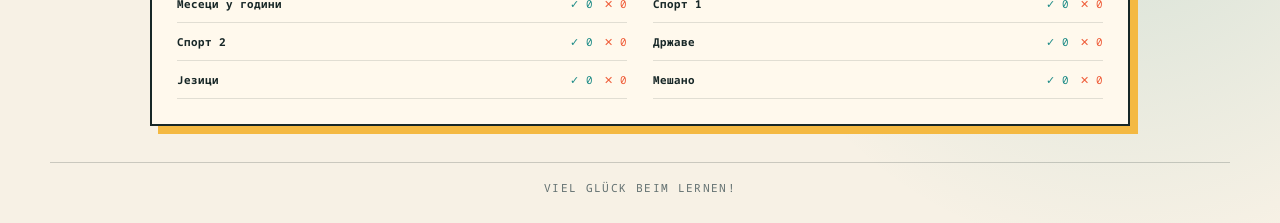
==== commit b2df176b: "Add files via upload" ====
--- a/index.html
+++ b/index.html
@@ -46,6 +46,7 @@
           <p id="resultHint" class="result-hint">Изабери категорију и притисни „Заврти точак“.</p>
           <button id="spinButton" type="button"><span id="spinText">Заврти точак</span> <span aria-hidden="true">↻</span></button>
           <button id="mixButton" type="button" class="mix-button" hidden>Neue Mischung</button>
+          <button id="resetWordsButton" type="button" class="reset-words">Врати све речи</button>
           <button id="answerButton" type="button" class="answer-reveal is-disabled" aria-disabled="true">💡 <span id="answerText">Lösung zeigen</span></button>
           <div class="answer-buttons" aria-label="Antwort bewerten">
             <button id="correctButton" type="button" class="correct is-disabled" aria-disabled="true">✓ <span id="correctText">Richtig</span></button>
@@ -82,7 +83,7 @@
         <p id="validationMessage"></p>
       </div>
     </div>
-    <script src="vocabulary.js?v=9"></script>
-    <script src="script.js?v=9"></script>
+    <script src="vocabulary.js?v=10"></script>
+    <script src="script.js?v=10"></script>
   </body>
 </html>
--- a/styles.css
+++ b/styles.css
@@ -56,6 +56,8 @@
 button:disabled { cursor: wait; opacity: .7; }
 .mix-button { margin-top: 12px; padding: 11px; color: var(--ink); background: var(--gold); box-shadow: none; font-size: .68rem; }
 .mix-button:hover:not(:disabled) { color: var(--cream); background: var(--teal); box-shadow: none; transform: none; }
+.reset-words { margin-top: 12px; padding: 10px; color: var(--ink); background: transparent; border: 1px solid var(--ink); box-shadow: none; font-size: .64rem; }
+.reset-words:hover:not(:disabled) { color: var(--cream); background: var(--ink); box-shadow: none; transform: none; }
 .answer-reveal { margin-top: 12px; padding: 11px; color: var(--cream); background: #4c6c8c; box-shadow: none; font-size: .68rem; }
 .answer-reveal:hover:not(:disabled) { background: var(--teal); box-shadow: none; transform: none; }
 .answer-reveal.is-disabled { cursor: not-allowed; opacity: .55; filter: grayscale(.2); }
